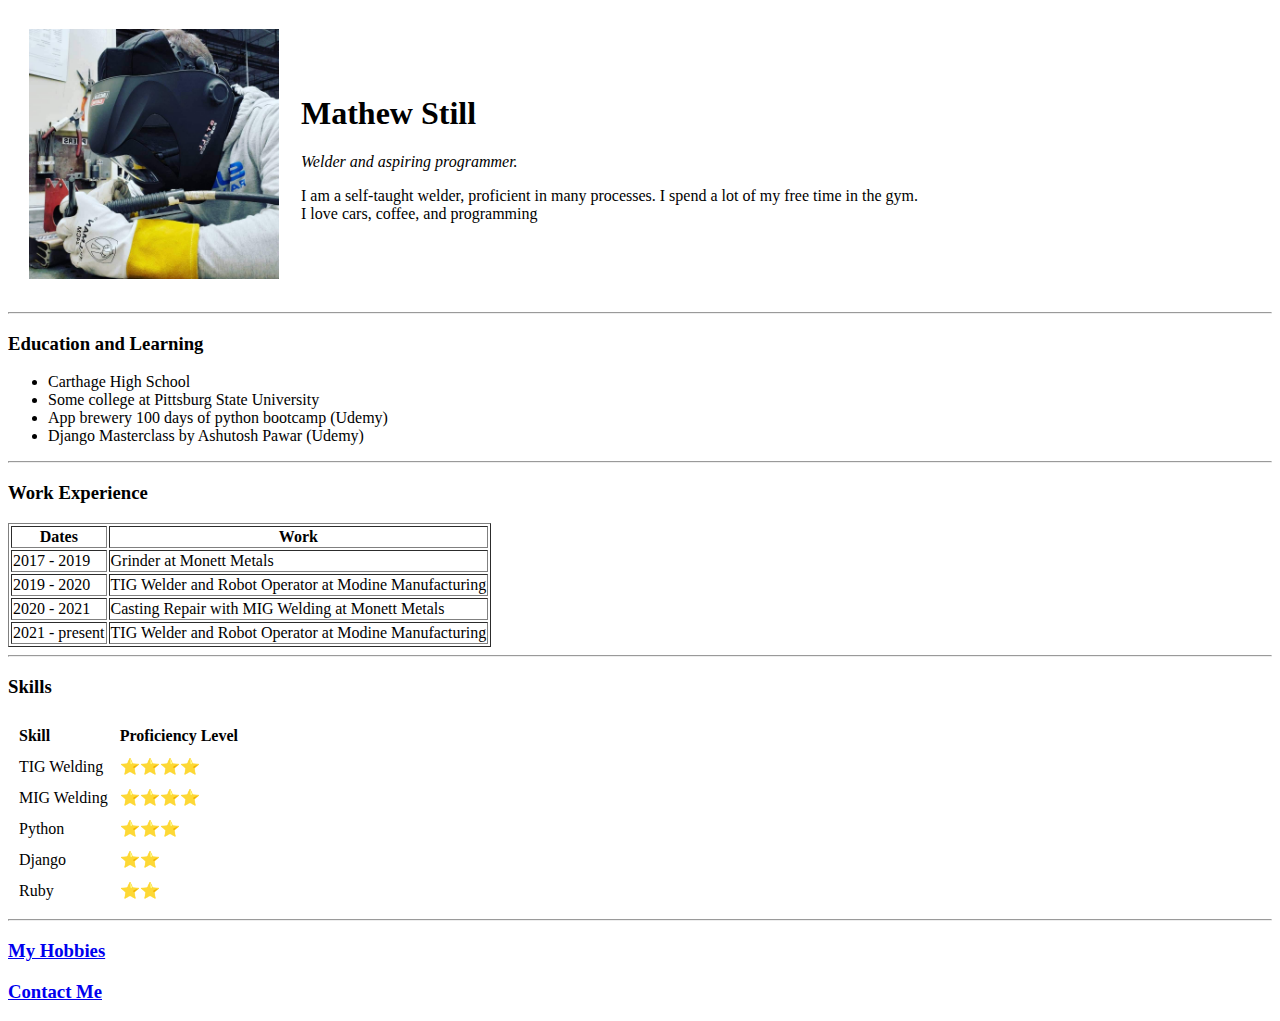
==== index.html @ 4a14ba2e "Add files via upload" ====
<!DOCTYPE html>
<html lang="en">
<head>
    <meta charset="UTF-8">
    <title>Matt's Personal Site</title>
</head>
<body>
<table cellspacing="20">
    <tr>
        <td><img src="FB_IMG_1677481663214.jpg" alt="Error" height="250" width="250"></td>
        <td><h1>Mathew Still</h1>
            <p><em>Welder and aspiring programmer.</em></p>
            <p>I am a self-taught welder, proficient in many processes. I spend a lot of my free time in the gym.<br>
                I love cars, coffee, and programming</p></td>
    </tr>
</table>


<hr>
<h3>Education and Learning</h3>
<ul>
    <li>Carthage High School</li>
    <li>Some college at Pittsburg State University</li>
    <li>App brewery 100 days of python bootcamp (Udemy)</li>
    <li>Django Masterclass by Ashutosh Pawar (Udemy)</li>
</ul>
<hr>
<h3>Work Experience</h3>
<table border="1">
    <thead>
    <tr>
        <th>Dates</th>
        <th>Work</th>
    </tr>
    </thead>
    <tbody>
    <tr>
        <td>2017 - 2019</td>
        <td>Grinder at Monett Metals</td>
    </tr>
    <tr>
        <td>2019 - 2020</td>
        <td>TIG Welder and Robot Operator at Modine Manufacturing</td>
    </tr>
    <tr>
        <td>2020 - 2021</td>
        <td>Casting Repair with MIG Welding at Monett Metals</td>
    </tr>
    <tr>
        <td>2021 - present</td>
        <td>TIG Welder and Robot Operator at Modine Manufacturing</td>
    </tr>
    </tbody>
    <tfoot>

    </tfoot>
</table>
<hr>
<h3>Skills</h3>
<table cellspacing="10">
    <thead>
    <tr>
        <td><strong>Skill</strong></td>
        <td><strong>Proficiency Level</strong></td>
    </tr>
    </thead>
    <tbody>
    <tr>
        <td>TIG Welding</td>
        <td>⭐⭐⭐⭐</td>
    </tr>
    <tr>
        <td>MIG Welding</td>
        <td>⭐⭐⭐⭐</td>
    </tr>
    <tr>
        <td>Python</td>
        <td>⭐⭐⭐</td>
    </tr>
    <tr>
        <td>Django</td>
        <td>⭐⭐</td>
    </tr>
    <tr>
        <td>Ruby</td>
        <td>⭐⭐</td>
    </tr>
    </tbody>
</table>
<hr>
<h3><a href="hobbies.html">My Hobbies</a></h3>
<h3><a href="contact.html">Contact Me</a> </h3>
</body>
</html>
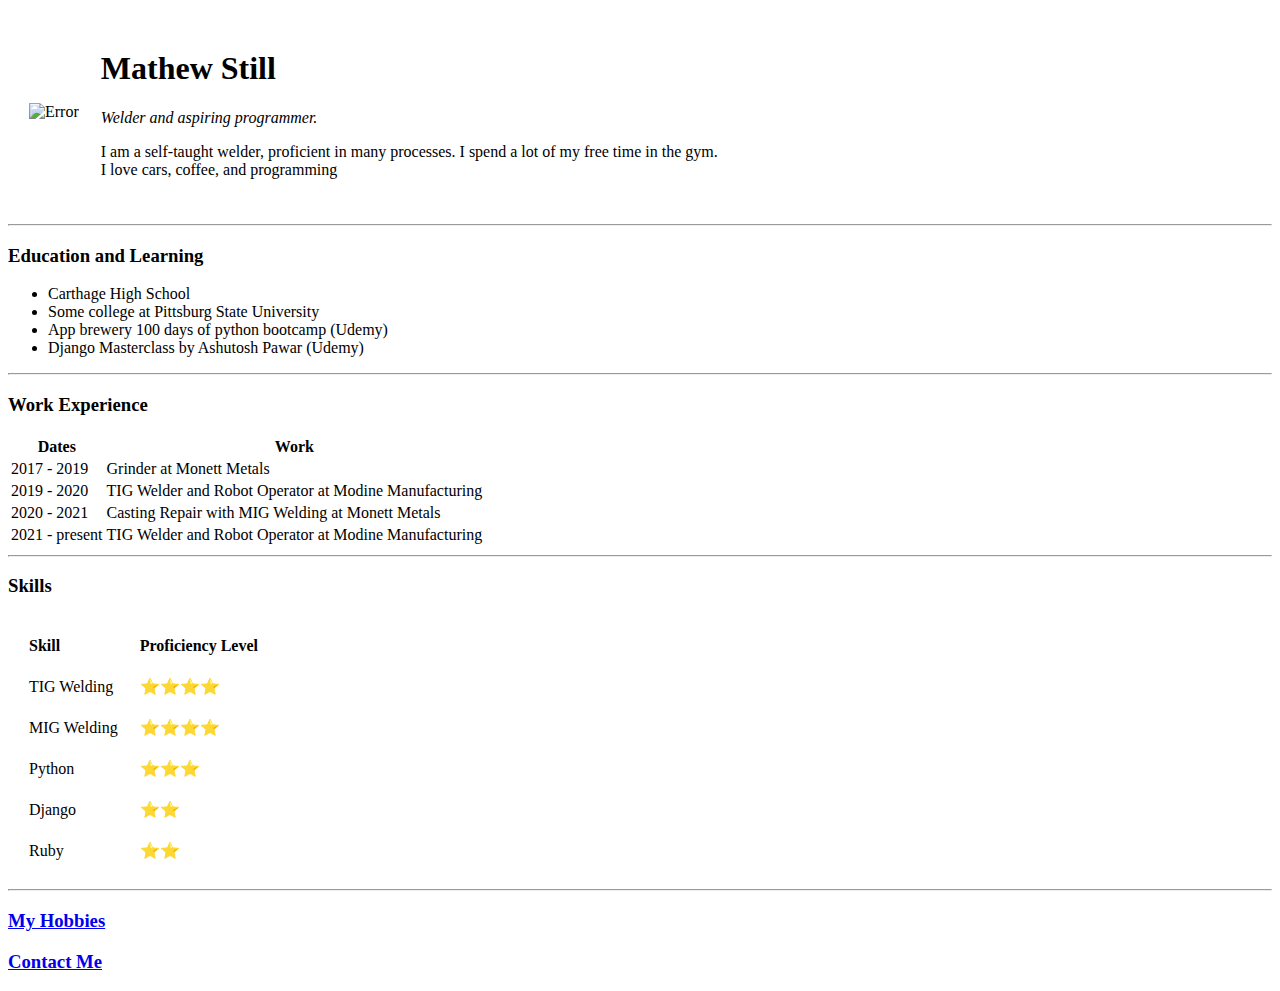
==== commit 9ad9d4ce: "css update" ====
--- a/index.html
+++ b/index.html
@@ -1,13 +1,15 @@
 <!DOCTYPE html>
 <html lang="en">
+
 <head>
     <meta charset="UTF-8">
     <title>Matt's Personal Site</title>
+    <link rel="stylesheet" href="styles.css">
 </head>
 <body>
 <table cellspacing="20">
     <tr>
-        <td><img src="FB_IMG_1677481663214.jpg" alt="Error" height="250" width="250"></td>
+        <td><img src="FB_IMG_1677481663214-modified.png" alt="Error" height="250" width="250"></td>
         <td><h1>Mathew Still</h1>
             <p><em>Welder and aspiring programmer.</em></p>
             <p>I am a self-taught welder, proficient in many processes. I spend a lot of my free time in the gym.<br>
@@ -26,7 +28,7 @@
 </ul>
 <hr>
 <h3>Work Experience</h3>
-<table border="1">
+<table>
     <thead>
     <tr>
         <th>Dates</th>
@@ -57,7 +59,7 @@
 </table>
 <hr>
 <h3>Skills</h3>
-<table cellspacing="10">
+<table cellspacing="20">
     <thead>
     <tr>
         <td><strong>Skill</strong></td>
@@ -91,4 +93,4 @@
 <h3><a href="hobbies.html">My Hobbies</a></h3>
 <h3><a href="contact.html">Contact Me</a> </h3>
 </body>
-</html>+</html>
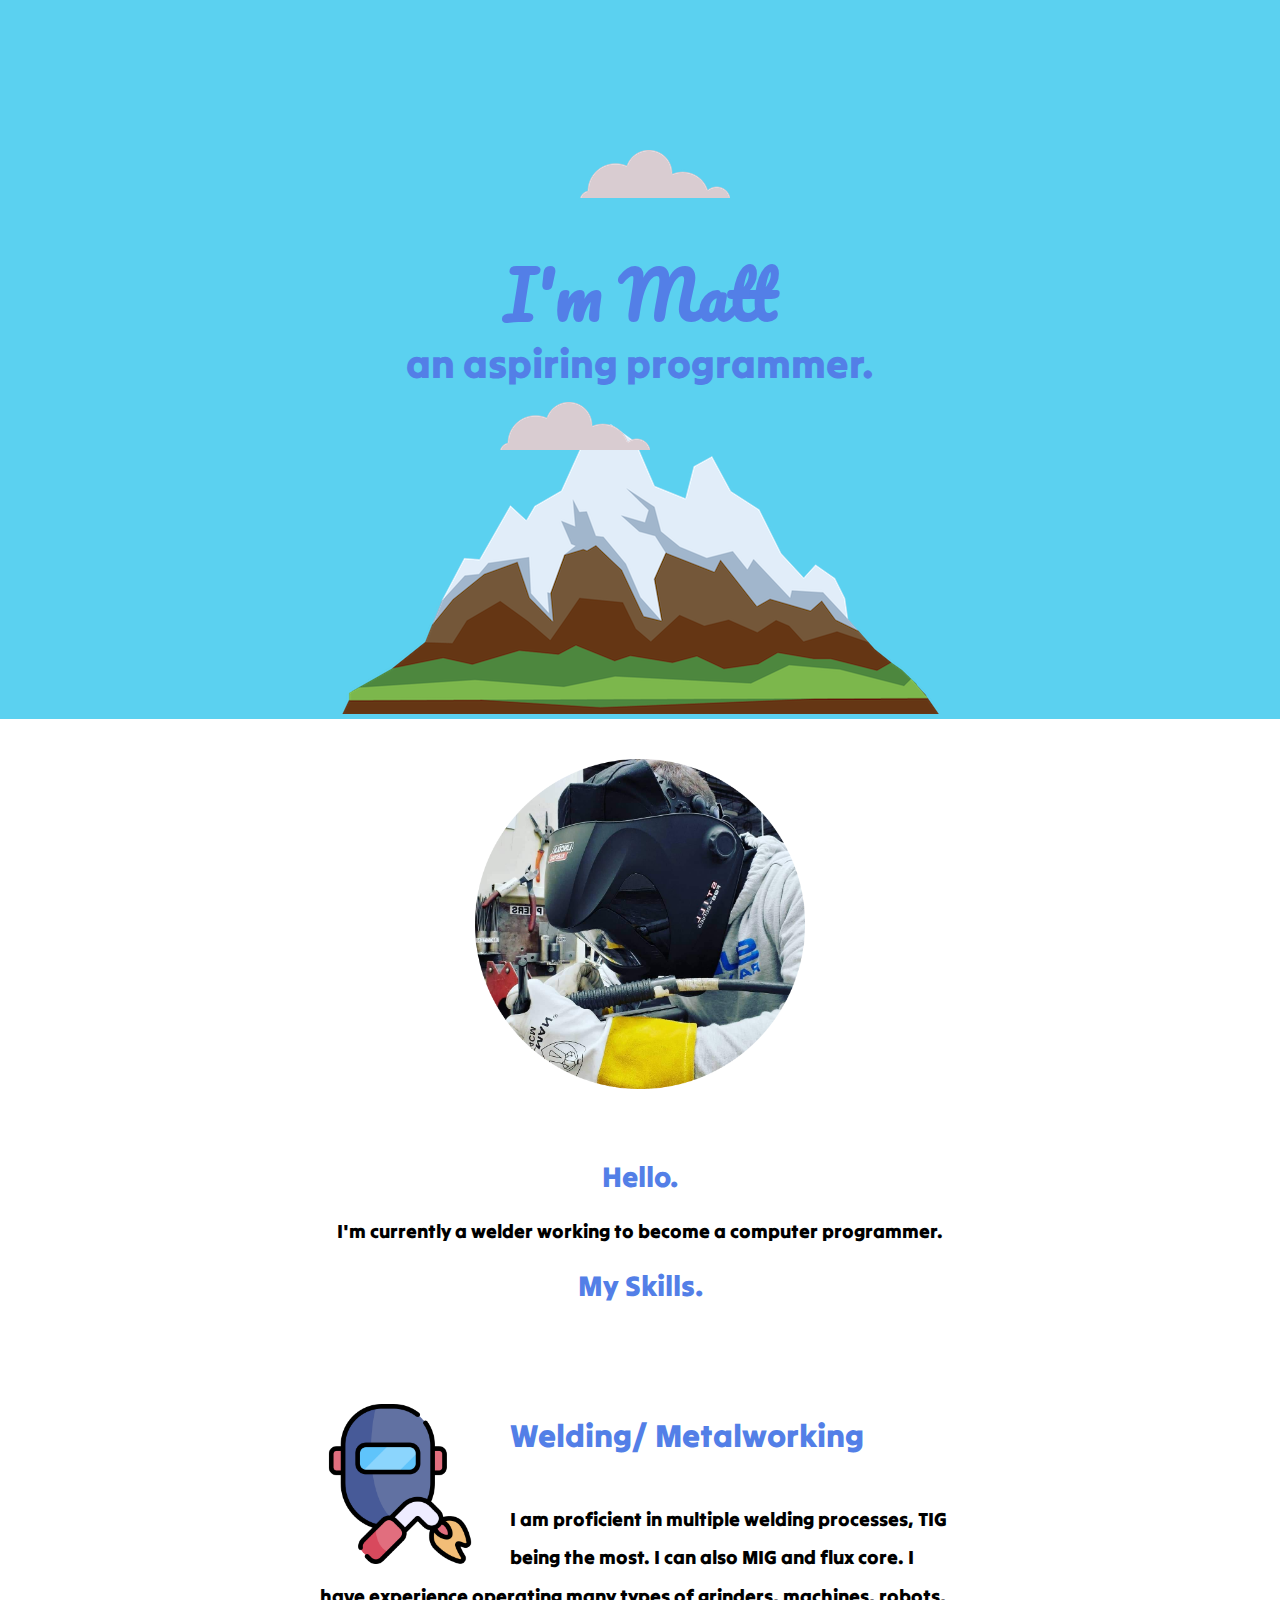
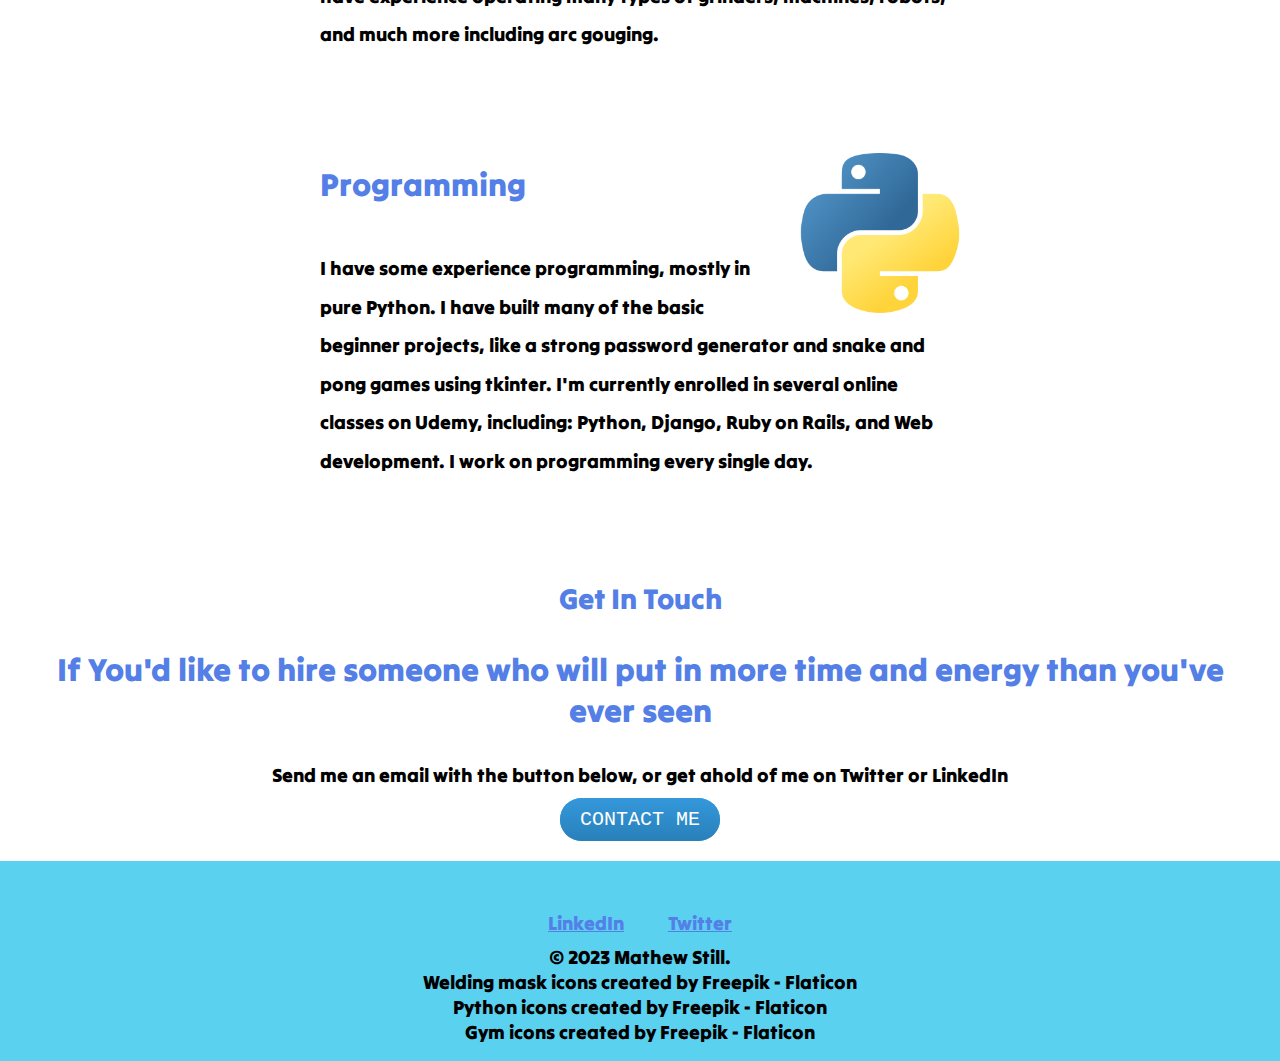
==== commit cab86895: "Add files via upload" ====
--- a/index.html
+++ b/index.html
@@ -1,96 +1,64 @@
 <!DOCTYPE html>
 <html lang="en">
-
 <head>
     <meta charset="UTF-8">
-    <title>Matt's Personal Site</title>
-    <link rel="stylesheet" href="styles.css">
+    <title>Mathew Still</title>
+    <link rel="stylesheet" href="CSS/styles.css">
+    <link rel="icon" href="favicon.ico">
+    <link rel="preconnect" href="https://fonts.googleapis.com">
+    <link rel="preconnect" href="https://fonts.gstatic.com" crossorigin>
+    <link href="https://fonts.googleapis.com/css2?family=Pacifico&family=Tilt+Warp&display=swap" rel="stylesheet">
 </head>
 <body>
-<table cellspacing="20">
-    <tr>
-        <td><img src="FB_IMG_1677481663214-modified.png" alt="Error" height="250" width="250"></td>
-        <td><h1>Mathew Still</h1>
-            <p><em>Welder and aspiring programmer.</em></p>
-            <p>I am a self-taught welder, proficient in many processes. I spend a lot of my free time in the gym.<br>
-                I love cars, coffee, and programming</p></td>
-    </tr>
-</table>
+<div class="top-container">
+    <img class="cloud-one" src="CSS%20-%20My%20Site%20Images/cloud.png" alt="cloud-img">
+    <h1 class="mrs">I'm Matt</h1>
+    <h2 class="aap">an aspiring programmer.</h2>
+    <img class="cloud-two" src="CSS%20-%20My%20Site%20Images/cloud.png" alt="cloud-img">
+    <img class="mtn" src="CSS%20-%20My%20Site%20Images/mountain.png" alt="mountain-img">
+</div>
+<div class="middle-container">
+    <div class="profile">
+        <img src="CSS%20-%20My%20Site%20Images/FB_IMG_1677481663214-modified.png" alt="Oops, can't display photo" class="profile-pic">
+        <h2>Hello.</h2>
+        <p>I'm currently a welder working to become a computer programmer.</p>
+    </div>
+
+    <div class="skills">
+        <h2>My Skills.</h2>
+        <div class="skill-row">
+            <img class="weld" src="CSS%20-%20My%20Site%20Images/welding-mask.png" alt="">
+            <h3>Welding/ Metalworking</h3>
+            <p class="weld-skill-desc">I am proficient in multiple welding processes, TIG being the most. I can also MIG and flux core. I have
+                experience operating many types of grinders, machines, robots, and much more including arc gouging.</p>
+        </div>
+        <div class="skill-row">
+            <img class="python" src="CSS%20-%20My%20Site%20Images/python.png" alt="">
+            <h3>Programming</h3>
+            <p class="prog-skill-desc">I have some experience programming, mostly in pure Python. I have built many of the basic beginner
+                projects, like a strong password generator and snake and pong games using tkinter. I'm currently
+                enrolled in several online classes on Udemy, including: Python, Django, Ruby on Rails, and
+                Web development. I work on programming every single day.</p>
+        </div>
+    </div>
+
+    <div class="contact-me">
+        <h2>Get In Touch</h2>
+        <h3>If You'd like to hire someone who will put in more time and energy than you've ever seen</h3>
+        <p>Send me an email with the button below, or get ahold of me on Twitter or LinkedIn</p>
+        <a class="btn" href="mailto:mattrstill.rb@gmail.com">CONTACT ME</a>
+    </div>
+</div>
 
 
-<hr>
-<h3>Education and Learning</h3>
-<ul>
-    <li>Carthage High School</li>
-    <li>Some college at Pittsburg State University</li>
-    <li>App brewery 100 days of python bootcamp (Udemy)</li>
-    <li>Django Masterclass by Ashutosh Pawar (Udemy)</li>
-</ul>
-<hr>
-<h3>Work Experience</h3>
-<table>
-    <thead>
-    <tr>
-        <th>Dates</th>
-        <th>Work</th>
-    </tr>
-    </thead>
-    <tbody>
-    <tr>
-        <td>2017 - 2019</td>
-        <td>Grinder at Monett Metals</td>
-    </tr>
-    <tr>
-        <td>2019 - 2020</td>
-        <td>TIG Welder and Robot Operator at Modine Manufacturing</td>
-    </tr>
-    <tr>
-        <td>2020 - 2021</td>
-        <td>Casting Repair with MIG Welding at Monett Metals</td>
-    </tr>
-    <tr>
-        <td>2021 - present</td>
-        <td>TIG Welder and Robot Operator at Modine Manufacturing</td>
-    </tr>
-    </tbody>
-    <tfoot>
+<div class="bottom-container">
+    <a class="footer-link" href="https://www.linkedin.com/">LinkedIn</a>
+    <a class="footer-link" href="https://twitter.com/">Twitter</a>
+    <p class="footer-link">© 2023 Mathew Still.</p>
+    <p class="footer-link">Welding mask icons created by Freepik - Flaticon</p>
+    <p class="footer-link">Python icons created by Freepik - Flaticon</p>
+    <p class="footer-link">Gym icons created by Freepik - Flaticon</p>
+</div>
 
-    </tfoot>
-</table>
-<hr>
-<h3>Skills</h3>
-<table cellspacing="20">
-    <thead>
-    <tr>
-        <td><strong>Skill</strong></td>
-        <td><strong>Proficiency Level</strong></td>
-    </tr>
-    </thead>
-    <tbody>
-    <tr>
-        <td>TIG Welding</td>
-        <td>⭐⭐⭐⭐</td>
-    </tr>
-    <tr>
-        <td>MIG Welding</td>
-        <td>⭐⭐⭐⭐</td>
-    </tr>
-    <tr>
-        <td>Python</td>
-        <td>⭐⭐⭐</td>
-    </tr>
-    <tr>
-        <td>Django</td>
-        <td>⭐⭐</td>
-    </tr>
-    <tr>
-        <td>Ruby</td>
-        <td>⭐⭐</td>
-    </tr>
-    </tbody>
-</table>
-<hr>
-<h3><a href="hobbies.html">My Hobbies</a></h3>
-<h3><a href="contact.html">Contact Me</a> </h3>
 </body>
-</html>
+</html>--- a/CSS/styles.css
+++ b/CSS/styles.css
@@ -0,0 +1,138 @@
+
+body {
+    margin: 0;
+    text-align: center;
+    font-family: 'Tilt Warp', serif;
+    font-size: 1.2rem;
+}
+
+h3 {
+    color: #537FE7;
+    font-size: 2rem;
+}
+
+h1 {
+    line-height: 2;
+    color: #537FE7;
+    font-size: 4rem;
+    margin: 30px auto 15px auto;
+    font-family: 'Pacifico', cursive;
+    position: relative;
+    top: 100px;
+}
+
+h2 {
+    color: #537FE7;
+    font-weight: normal;
+}
+
+a {
+    color: #537FE7;
+}
+
+div {
+    outline: none;
+}
+
+.aap {
+    color: #537FE7;
+    margin-top: 0;
+    font-size: 2.5rem;
+    position: relative;
+    top: 65px
+}
+
+.top-container {
+    background-color: #5BD1F0;
+    position: relative;
+    padding-top: 100px;
+}
+.middle-container {
+}
+
+.profile {
+}
+
+.bottom-container {
+    background-color: #5BD1F0;
+    position: relative;
+    margin: 0;
+    height: 200px;
+}
+
+.cloud-two {
+    position: absolute;
+    top: 402px;
+    left: 500px;
+    clear: both;
+}
+
+.cloud-one {
+    position: absolute;
+    top: 150px;
+    right: 550px;
+    clear: both;
+}
+.profile-pic {
+    padding: 40px;
+    height: 330px;
+    width: 330px;
+}
+
+.skill-row {
+    width: 50%;
+    margin: 100px auto 100px auto;
+    text-align: left;
+    line-height: 2;
+}
+
+.weld {
+    margin-right: 30px;
+    width: 25%;
+    float: left;
+}
+
+.python {
+    margin-left: 30px;
+    width: 25%;
+    float: right;
+}
+
+.contact-me {
+    margin: 30px;
+}
+
+.footer-link {
+    margin: 20px;
+    position: relative;
+    top: 50px;
+    line-height: .25;
+    padding: 0;
+}
+
+.btn {
+    background: #3498db;
+    background-image: -webkit-linear-gradient(top, #3498db, #2980b9);
+    background-image: -moz-linear-gradient(top, #3498db, #2980b9);
+    background-image: -ms-linear-gradient(top, #3498db, #2980b9);
+    background-image: -o-linear-gradient(top, #3498db, #2980b9);
+    background-image: linear-gradient(to bottom, #3498db, #2980b9);
+    -webkit-border-radius: 28;
+    -moz-border-radius: 28;
+    border-radius: 28px;
+    font-family: Courier New, serif;
+    color: #ffffff;
+    font-size: 20px;
+    padding: 10px 20px 10px 20px;
+    text-decoration: none;
+}
+
+.btn:hover {
+    background: #3cb0fd;
+    background-image: -webkit-linear-gradient(top, #3cb0fd, #3498db);
+    background-image: -moz-linear-gradient(top, #3cb0fd, #3498db);
+    background-image: -ms-linear-gradient(top, #3cb0fd, #3498db);
+    background-image: -o-linear-gradient(top, #3cb0fd, #3498db);
+    background-image: linear-gradient(to bottom, #3cb0fd, #3498db);
+    text-decoration: none;
+}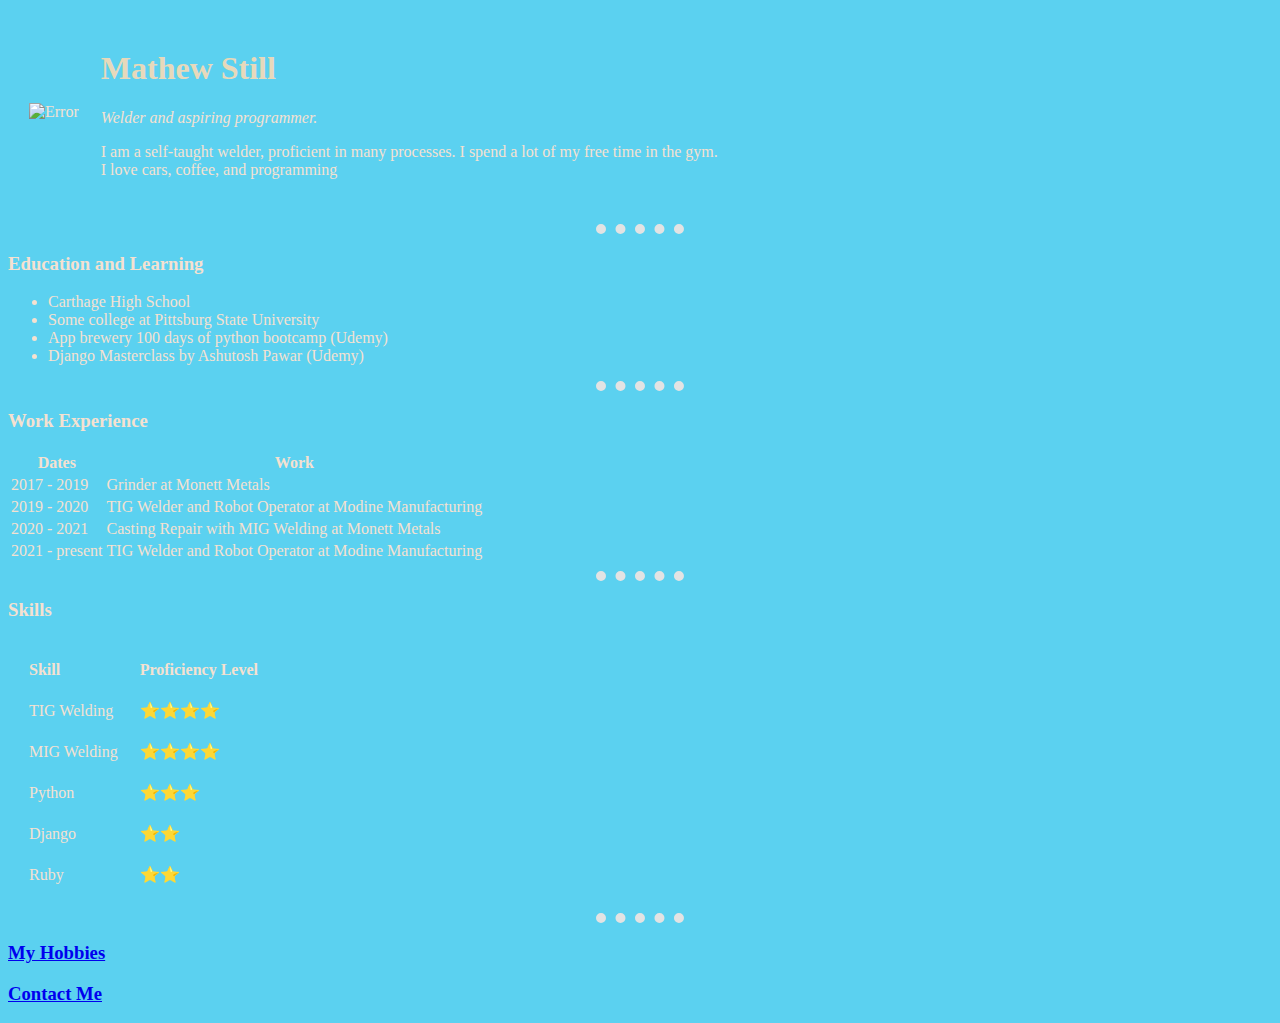
==== commit fb9fa215: "Update index.html" ====
--- a/index.html
+++ b/index.html
@@ -1,64 +1,96 @@
 <!DOCTYPE html>
 <html lang="en">
+
 <head>
     <meta charset="UTF-8">
-    <title>Mathew Still</title>
-    <link rel="stylesheet" href="CSS/styles.css">
-    <link rel="icon" href="favicon.ico">
-    <link rel="preconnect" href="https://fonts.googleapis.com">
-    <link rel="preconnect" href="https://fonts.gstatic.com" crossorigin>
-    <link href="https://fonts.googleapis.com/css2?family=Pacifico&family=Tilt+Warp&display=swap" rel="stylesheet">
+    <title>Matt's Personal Site</title>
+    <link rel="stylesheet" href="styles.css">
 </head>
 <body>
-<div class="top-container">
-    <img class="cloud-one" src="CSS%20-%20My%20Site%20Images/cloud.png" alt="cloud-img">
-    <h1 class="mrs">I'm Matt</h1>
-    <h2 class="aap">an aspiring programmer.</h2>
-    <img class="cloud-two" src="CSS%20-%20My%20Site%20Images/cloud.png" alt="cloud-img">
-    <img class="mtn" src="CSS%20-%20My%20Site%20Images/mountain.png" alt="mountain-img">
-</div>
-<div class="middle-container">
-    <div class="profile">
-        <img src="CSS%20-%20My%20Site%20Images/FB_IMG_1677481663214-modified.png" alt="Oops, can't display photo" class="profile-pic">
-        <h2>Hello.</h2>
-        <p>I'm currently a welder working to become a computer programmer.</p>
-    </div>
-
-    <div class="skills">
-        <h2>My Skills.</h2>
-        <div class="skill-row">
-            <img class="weld" src="CSS%20-%20My%20Site%20Images/welding-mask.png" alt="">
-            <h3>Welding/ Metalworking</h3>
-            <p class="weld-skill-desc">I am proficient in multiple welding processes, TIG being the most. I can also MIG and flux core. I have
-                experience operating many types of grinders, machines, robots, and much more including arc gouging.</p>
-        </div>
-        <div class="skill-row">
-            <img class="python" src="CSS%20-%20My%20Site%20Images/python.png" alt="">
-            <h3>Programming</h3>
-            <p class="prog-skill-desc">I have some experience programming, mostly in pure Python. I have built many of the basic beginner
-                projects, like a strong password generator and snake and pong games using tkinter. I'm currently
-                enrolled in several online classes on Udemy, including: Python, Django, Ruby on Rails, and
-                Web development. I work on programming every single day.</p>
-        </div>
-    </div>
-
-    <div class="contact-me">
-        <h2>Get In Touch</h2>
-        <h3>If You'd like to hire someone who will put in more time and energy than you've ever seen</h3>
-        <p>Send me an email with the button below, or get ahold of me on Twitter or LinkedIn</p>
-        <a class="btn" href="mailto:mattrstill.rb@gmail.com">CONTACT ME</a>
-    </div>
-</div>
+<table cellspacing="20">
+    <tr>
+        <td><img src="20230509_011314-modified.png" alt="Error" height="250" width="250"></td>
+        <td><h1>Mathew Still</h1>
+            <p><em>Welder and aspiring programmer.</em></p>
+            <p>I am a self-taught welder, proficient in many processes. I spend a lot of my free time in the gym.<br>
+                I love cars, coffee, and programming</p></td>
+    </tr>
+</table>
 
 
-<div class="bottom-container">
-    <a class="footer-link" href="https://www.linkedin.com/">LinkedIn</a>
-    <a class="footer-link" href="https://twitter.com/">Twitter</a>
-    <p class="footer-link">© 2023 Mathew Still.</p>
-    <p class="footer-link">Welding mask icons created by Freepik - Flaticon</p>
-    <p class="footer-link">Python icons created by Freepik - Flaticon</p>
-    <p class="footer-link">Gym icons created by Freepik - Flaticon</p>
-</div>
+<hr>
+<h3>Education and Learning</h3>
+<ul>
+    <li>Carthage High School</li>
+    <li>Some college at Pittsburg State University</li>
+    <li>App brewery 100 days of python bootcamp (Udemy)</li>
+    <li>Django Masterclass by Ashutosh Pawar (Udemy)</li>
+</ul>
+<hr>
+<h3>Work Experience</h3>
+<table>
+    <thead>
+    <tr>
+        <th>Dates</th>
+        <th>Work</th>
+    </tr>
+    </thead>
+    <tbody>
+    <tr>
+        <td>2017 - 2019</td>
+        <td>Grinder at Monett Metals</td>
+    </tr>
+    <tr>
+        <td>2019 - 2020</td>
+        <td>TIG Welder and Robot Operator at Modine Manufacturing</td>
+    </tr>
+    <tr>
+        <td>2020 - 2021</td>
+        <td>Casting Repair with MIG Welding at Monett Metals</td>
+    </tr>
+    <tr>
+        <td>2021 - present</td>
+        <td>TIG Welder and Robot Operator at Modine Manufacturing</td>
+    </tr>
+    </tbody>
+    <tfoot>
 
+    </tfoot>
+</table>
+<hr>
+<h3>Skills</h3>
+<table cellspacing="20">
+    <thead>
+    <tr>
+        <td><strong>Skill</strong></td>
+        <td><strong>Proficiency Level</strong></td>
+    </tr>
+    </thead>
+    <tbody>
+    <tr>
+        <td>TIG Welding</td>
+        <td>⭐⭐⭐⭐</td>
+    </tr>
+    <tr>
+        <td>MIG Welding</td>
+        <td>⭐⭐⭐⭐</td>
+    </tr>
+    <tr>
+        <td>Python</td>
+        <td>⭐⭐⭐</td>
+    </tr>
+    <tr>
+        <td>Django</td>
+        <td>⭐⭐</td>
+    </tr>
+    <tr>
+        <td>Ruby</td>
+        <td>⭐⭐</td>
+    </tr>
+    </tbody>
+</table>
+<hr>
+<h3><a href="hobbies.html">My Hobbies</a></h3>
+<h3><a href="contact.html">Contact Me</a> </h3>
 </body>
-</html>+</html>
--- a/styles.css
+++ b/styles.css
@@ -0,0 +1,17 @@
+
+body {
+    background-color: #5BD1F0;
+    color: #F5E1D0;
+}
+hr {
+    border-color: #E3E3E3;
+    border-style: dotted none none;
+    border-width: 10px;
+    width: 7%;
+}
+h1 {
+    color: #E7D9BB;
+}
+h3 {
+    color: #F5E1D0;
+}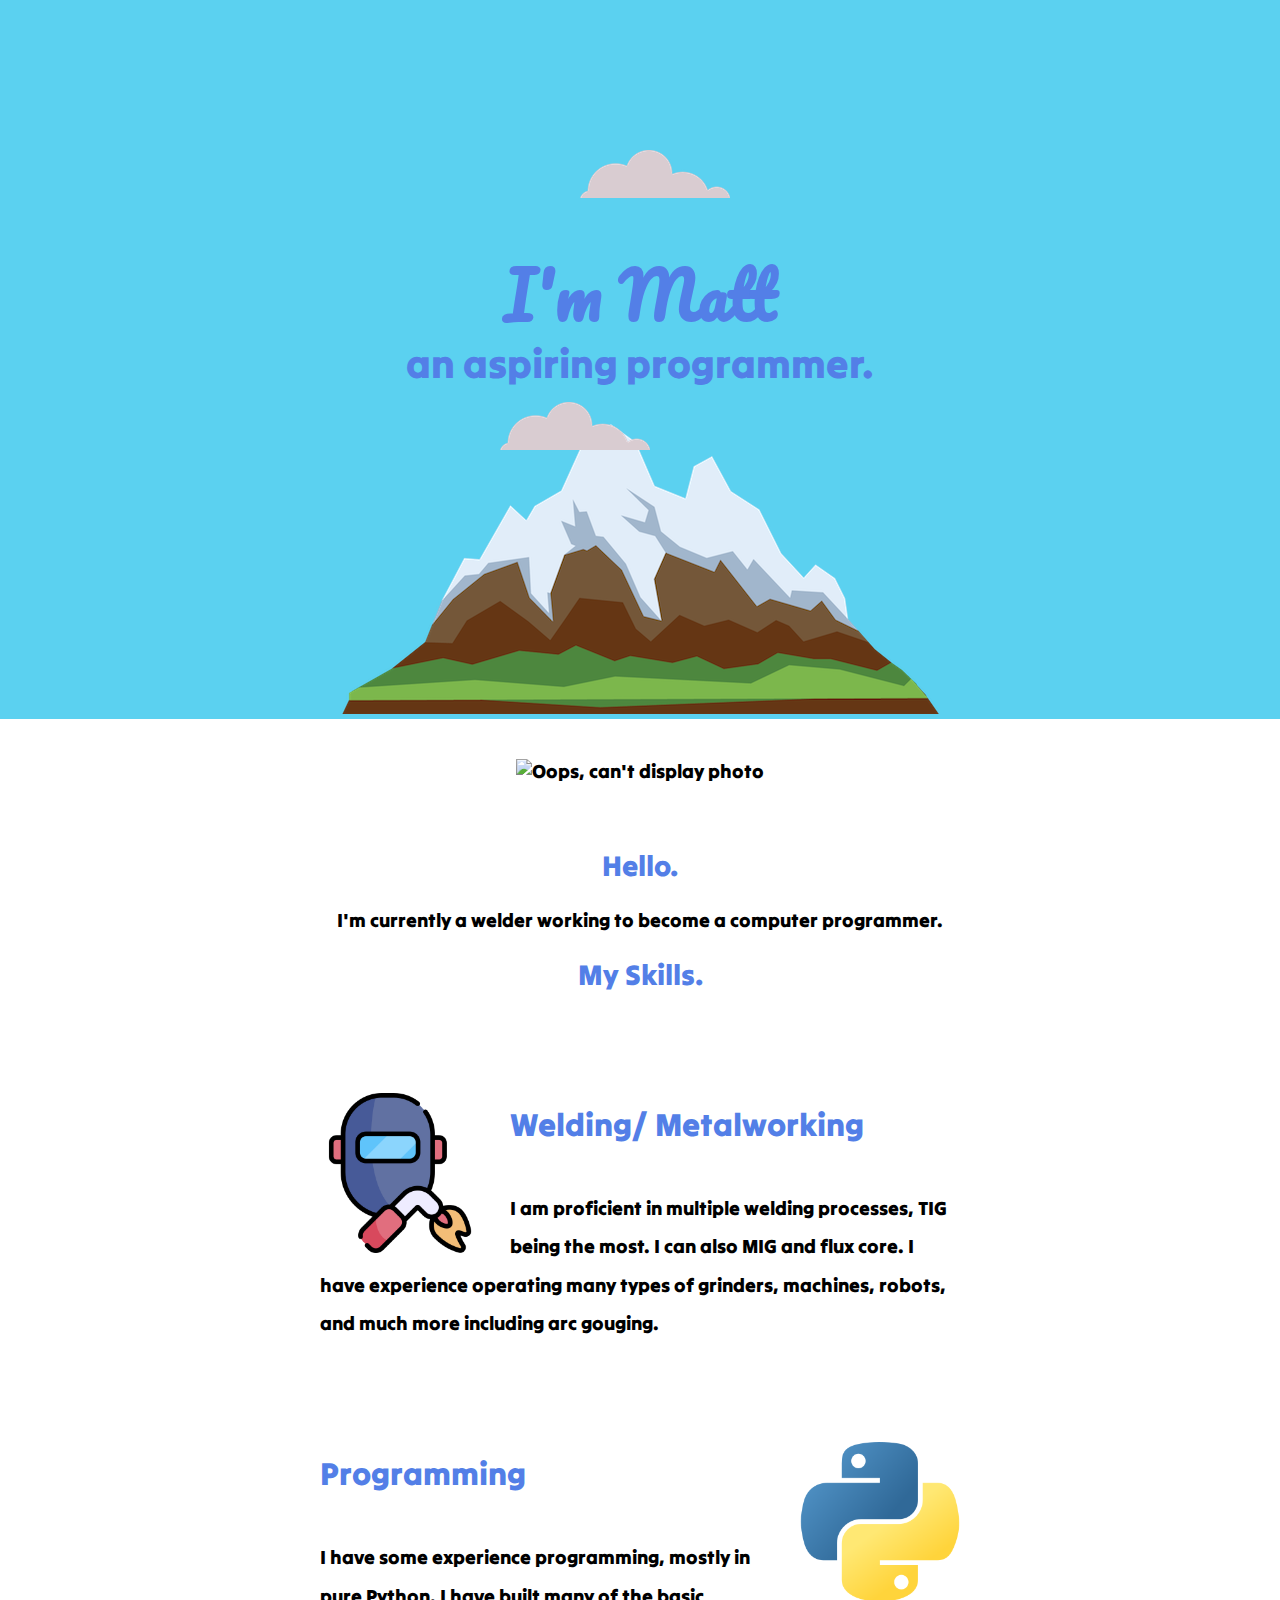
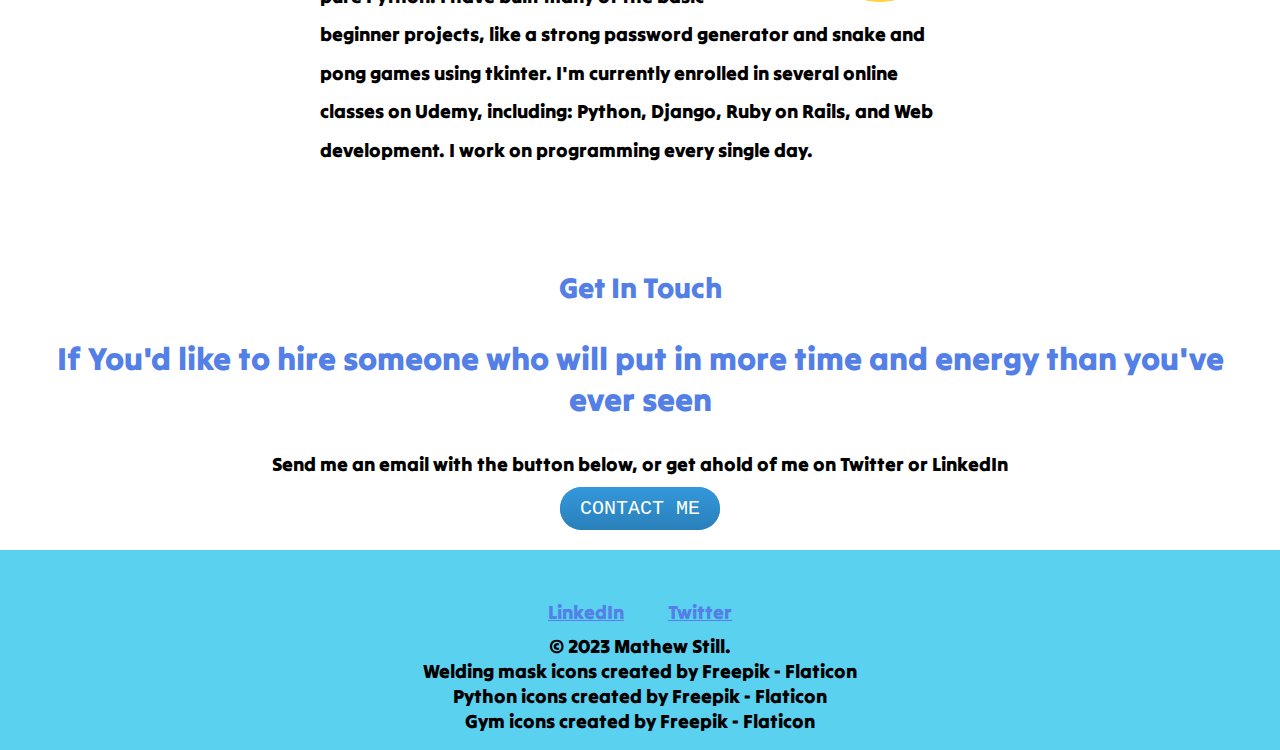
==== commit 7f9958d3: "Update index.html" ====
--- a/index.html
+++ b/index.html
@@ -1,96 +1,64 @@
 <!DOCTYPE html>
 <html lang="en">
-
 <head>
     <meta charset="UTF-8">
-    <title>Matt's Personal Site</title>
-    <link rel="stylesheet" href="styles.css">
+    <title>Mathew Still</title>
+    <link rel="stylesheet" href="CSS/styles.css">
+    <link rel="icon" href="favicon.ico">
+    <link rel="preconnect" href="https://fonts.googleapis.com">
+    <link rel="preconnect" href="https://fonts.gstatic.com" crossorigin>
+    <link href="https://fonts.googleapis.com/css2?family=Pacifico&family=Tilt+Warp&display=swap" rel="stylesheet">
 </head>
 <body>
-<table cellspacing="20">
-    <tr>
-        <td><img src="20230509_011314-modified.png" alt="Error" height="250" width="250"></td>
-        <td><h1>Mathew Still</h1>
-            <p><em>Welder and aspiring programmer.</em></p>
-            <p>I am a self-taught welder, proficient in many processes. I spend a lot of my free time in the gym.<br>
-                I love cars, coffee, and programming</p></td>
-    </tr>
-</table>
+<div class="top-container">
+    <img class="cloud-one" src="CSS%20-%20My%20Site%20Images/cloud.png" alt="cloud-img">
+    <h1 class="mrs">I'm Matt</h1>
+    <h2 class="aap">an aspiring programmer.</h2>
+    <img class="cloud-two" src="CSS%20-%20My%20Site%20Images/cloud.png" alt="cloud-img">
+    <img class="mtn" src="CSS%20-%20My%20Site%20Images/mountain.png" alt="mountain-img">
+</div>
+<div class="middle-container">
+    <div class="profile">
+        <img src="CSS%20-%20My%20Site%20Images/20230509_011314-modified.png" alt="Oops, can't display photo" class="profile-pic">
+        <h2>Hello.</h2>
+        <p>I'm currently a welder working to become a computer programmer.</p>
+    </div>
+
+    <div class="skills">
+        <h2>My Skills.</h2>
+        <div class="skill-row">
+            <img class="weld" src="CSS%20-%20My%20Site%20Images/welding-mask.png" alt="">
+            <h3>Welding/ Metalworking</h3>
+            <p class="weld-skill-desc">I am proficient in multiple welding processes, TIG being the most. I can also MIG and flux core. I have
+                experience operating many types of grinders, machines, robots, and much more including arc gouging.</p>
+        </div>
+        <div class="skill-row">
+            <img class="python" src="CSS%20-%20My%20Site%20Images/python.png" alt="">
+            <h3>Programming</h3>
+            <p class="prog-skill-desc">I have some experience programming, mostly in pure Python. I have built many of the basic beginner
+                projects, like a strong password generator and snake and pong games using tkinter. I'm currently
+                enrolled in several online classes on Udemy, including: Python, Django, Ruby on Rails, and
+                Web development. I work on programming every single day.</p>
+        </div>
+    </div>
+
+    <div class="contact-me">
+        <h2>Get In Touch</h2>
+        <h3>If You'd like to hire someone who will put in more time and energy than you've ever seen</h3>
+        <p>Send me an email with the button below, or get ahold of me on Twitter or LinkedIn</p>
+        <a class="btn" href="mailto:mattstill.rb@gmail.com">CONTACT ME</a>
+    </div>
+</div>
 
 
-<hr>
-<h3>Education and Learning</h3>
-<ul>
-    <li>Carthage High School</li>
-    <li>Some college at Pittsburg State University</li>
-    <li>App brewery 100 days of python bootcamp (Udemy)</li>
-    <li>Django Masterclass by Ashutosh Pawar (Udemy)</li>
-</ul>
-<hr>
-<h3>Work Experience</h3>
-<table>
-    <thead>
-    <tr>
-        <th>Dates</th>
-        <th>Work</th>
-    </tr>
-    </thead>
-    <tbody>
-    <tr>
-        <td>2017 - 2019</td>
-        <td>Grinder at Monett Metals</td>
-    </tr>
-    <tr>
-        <td>2019 - 2020</td>
-        <td>TIG Welder and Robot Operator at Modine Manufacturing</td>
-    </tr>
-    <tr>
-        <td>2020 - 2021</td>
-        <td>Casting Repair with MIG Welding at Monett Metals</td>
-    </tr>
-    <tr>
-        <td>2021 - present</td>
-        <td>TIG Welder and Robot Operator at Modine Manufacturing</td>
-    </tr>
-    </tbody>
-    <tfoot>
+<div class="bottom-container">
+    <a class="footer-link" href="https://www.linkedin.com/">LinkedIn</a>
+    <a class="footer-link" href="https://twitter.com/">Twitter</a>
+    <p class="footer-link">© 2023 Mathew Still.</p>
+    <p class="footer-link">Welding mask icons created by Freepik - Flaticon</p>
+    <p class="footer-link">Python icons created by Freepik - Flaticon</p>
+    <p class="footer-link">Gym icons created by Freepik - Flaticon</p>
+</div>
 
-    </tfoot>
-</table>
-<hr>
-<h3>Skills</h3>
-<table cellspacing="20">
-    <thead>
-    <tr>
-        <td><strong>Skill</strong></td>
-        <td><strong>Proficiency Level</strong></td>
-    </tr>
-    </thead>
-    <tbody>
-    <tr>
-        <td>TIG Welding</td>
-        <td>⭐⭐⭐⭐</td>
-    </tr>
-    <tr>
-        <td>MIG Welding</td>
-        <td>⭐⭐⭐⭐</td>
-    </tr>
-    <tr>
-        <td>Python</td>
-        <td>⭐⭐⭐</td>
-    </tr>
-    <tr>
-        <td>Django</td>
-        <td>⭐⭐</td>
-    </tr>
-    <tr>
-        <td>Ruby</td>
-        <td>⭐⭐</td>
-    </tr>
-    </tbody>
-</table>
-<hr>
-<h3><a href="hobbies.html">My Hobbies</a></h3>
-<h3><a href="contact.html">Contact Me</a> </h3>
 </body>
 </html>
--- a/CSS/styles.css
+++ b/CSS/styles.css
@@ -0,0 +1,138 @@
+
+body {
+    margin: 0;
+    text-align: center;
+    font-family: 'Tilt Warp', serif;
+    font-size: 1.2rem;
+}
+
+h3 {
+    color: #537FE7;
+    font-size: 2rem;
+}
+
+h1 {
+    line-height: 2;
+    color: #537FE7;
+    font-size: 4rem;
+    margin: 30px auto 15px auto;
+    font-family: 'Pacifico', cursive;
+    position: relative;
+    top: 100px;
+}
+
+h2 {
+    color: #537FE7;
+    font-weight: normal;
+}
+
+a {
+    color: #537FE7;
+}
+
+div {
+    outline: none;
+}
+
+.aap {
+    color: #537FE7;
+    margin-top: 0;
+    font-size: 2.5rem;
+    position: relative;
+    top: 65px
+}
+
+.top-container {
+    background-color: #5BD1F0;
+    position: relative;
+    padding-top: 100px;
+}
+.middle-container {
+}
+
+.profile {
+}
+
+.bottom-container {
+    background-color: #5BD1F0;
+    position: relative;
+    margin: 0;
+    height: 200px;
+}
+
+.cloud-two {
+    position: absolute;
+    top: 402px;
+    left: 500px;
+    clear: both;
+}
+
+.cloud-one {
+    position: absolute;
+    top: 150px;
+    right: 550px;
+    clear: both;
+}
+.profile-pic {
+    padding: 40px;
+    height: 330px;
+    width: 330px;
+}
+
+.skill-row {
+    width: 50%;
+    margin: 100px auto 100px auto;
+    text-align: left;
+    line-height: 2;
+}
+
+.weld {
+    margin-right: 30px;
+    width: 25%;
+    float: left;
+}
+
+.python {
+    margin-left: 30px;
+    width: 25%;
+    float: right;
+}
+
+.contact-me {
+    margin: 30px;
+}
+
+.footer-link {
+    margin: 20px;
+    position: relative;
+    top: 50px;
+    line-height: .25;
+    padding: 0;
+}
+
+.btn {
+    background: #3498db;
+    background-image: -webkit-linear-gradient(top, #3498db, #2980b9);
+    background-image: -moz-linear-gradient(top, #3498db, #2980b9);
+    background-image: -ms-linear-gradient(top, #3498db, #2980b9);
+    background-image: -o-linear-gradient(top, #3498db, #2980b9);
+    background-image: linear-gradient(to bottom, #3498db, #2980b9);
+    -webkit-border-radius: 28;
+    -moz-border-radius: 28;
+    border-radius: 28px;
+    font-family: Courier New, serif;
+    color: #ffffff;
+    font-size: 20px;
+    padding: 10px 20px 10px 20px;
+    text-decoration: none;
+}
+
+.btn:hover {
+    background: #3cb0fd;
+    background-image: -webkit-linear-gradient(top, #3cb0fd, #3498db);
+    background-image: -moz-linear-gradient(top, #3cb0fd, #3498db);
+    background-image: -ms-linear-gradient(top, #3cb0fd, #3498db);
+    background-image: -o-linear-gradient(top, #3cb0fd, #3498db);
+    background-image: linear-gradient(to bottom, #3cb0fd, #3498db);
+    text-decoration: none;
+}